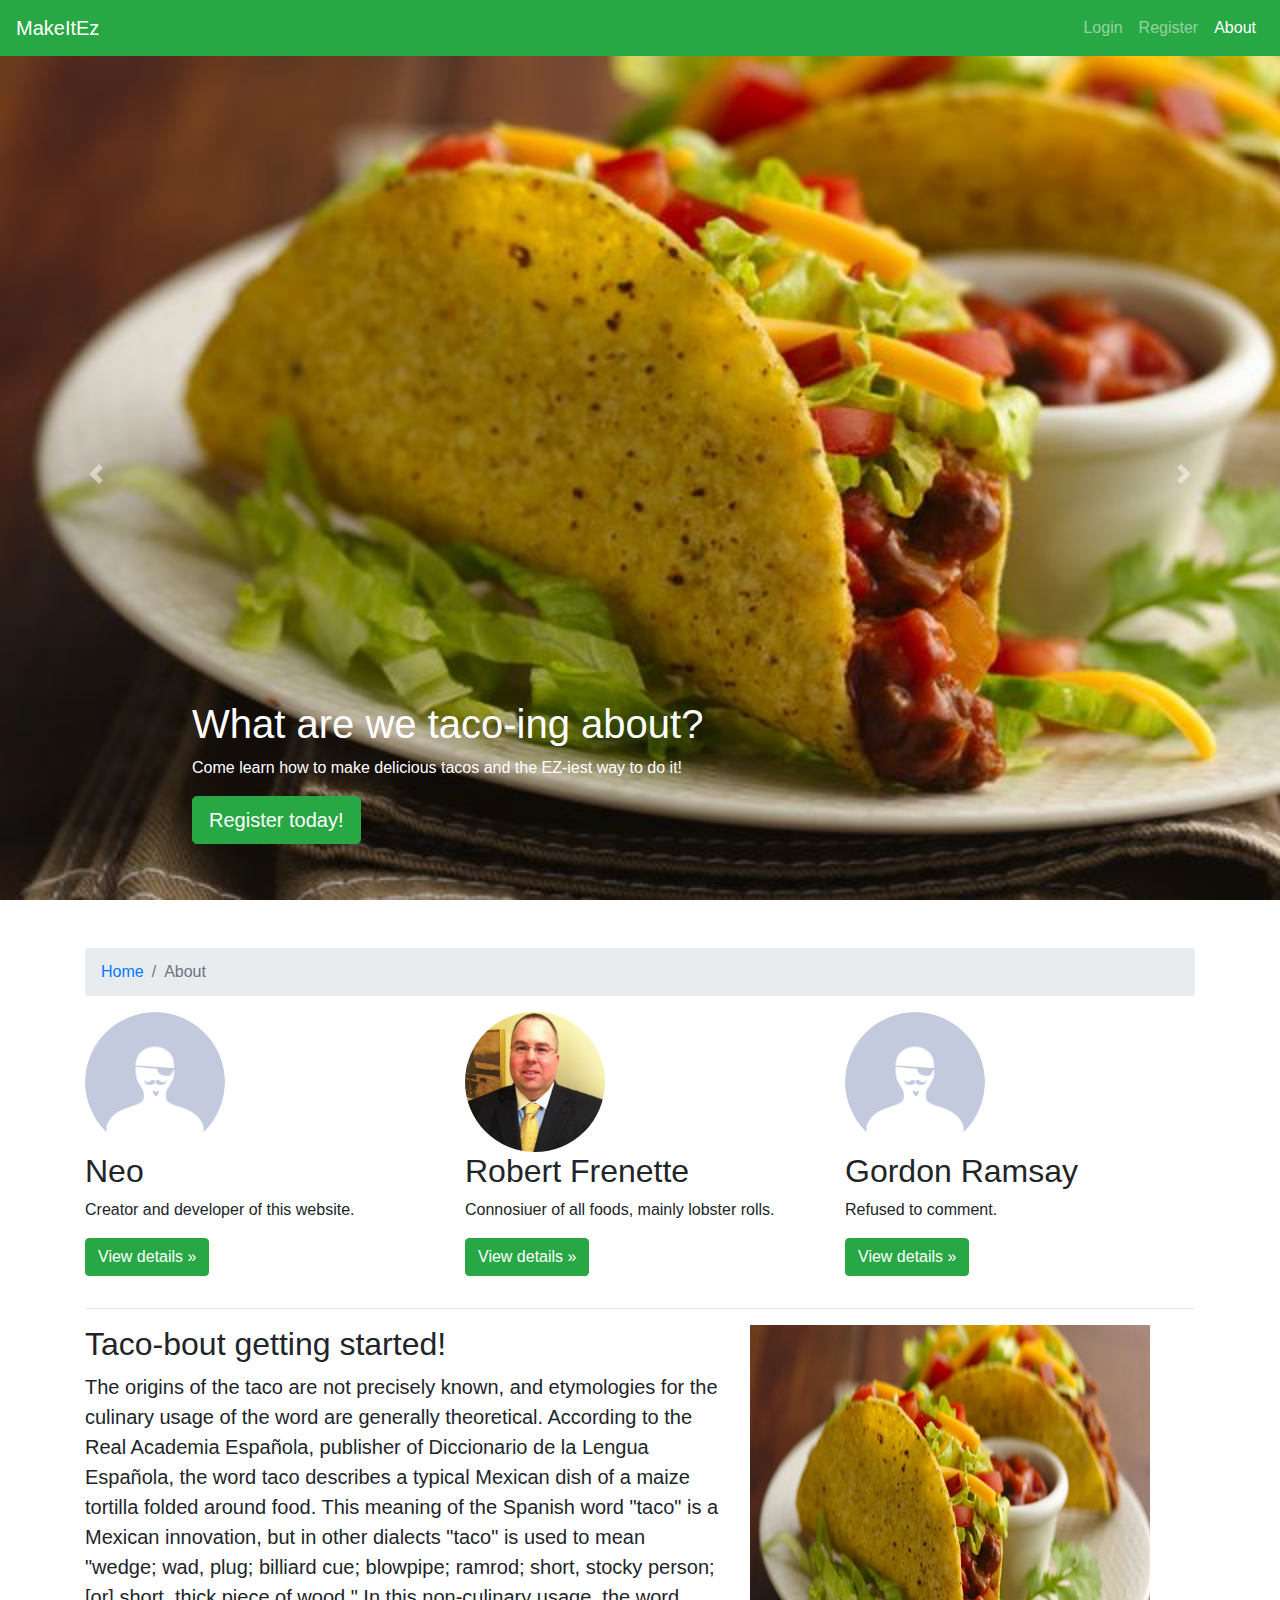
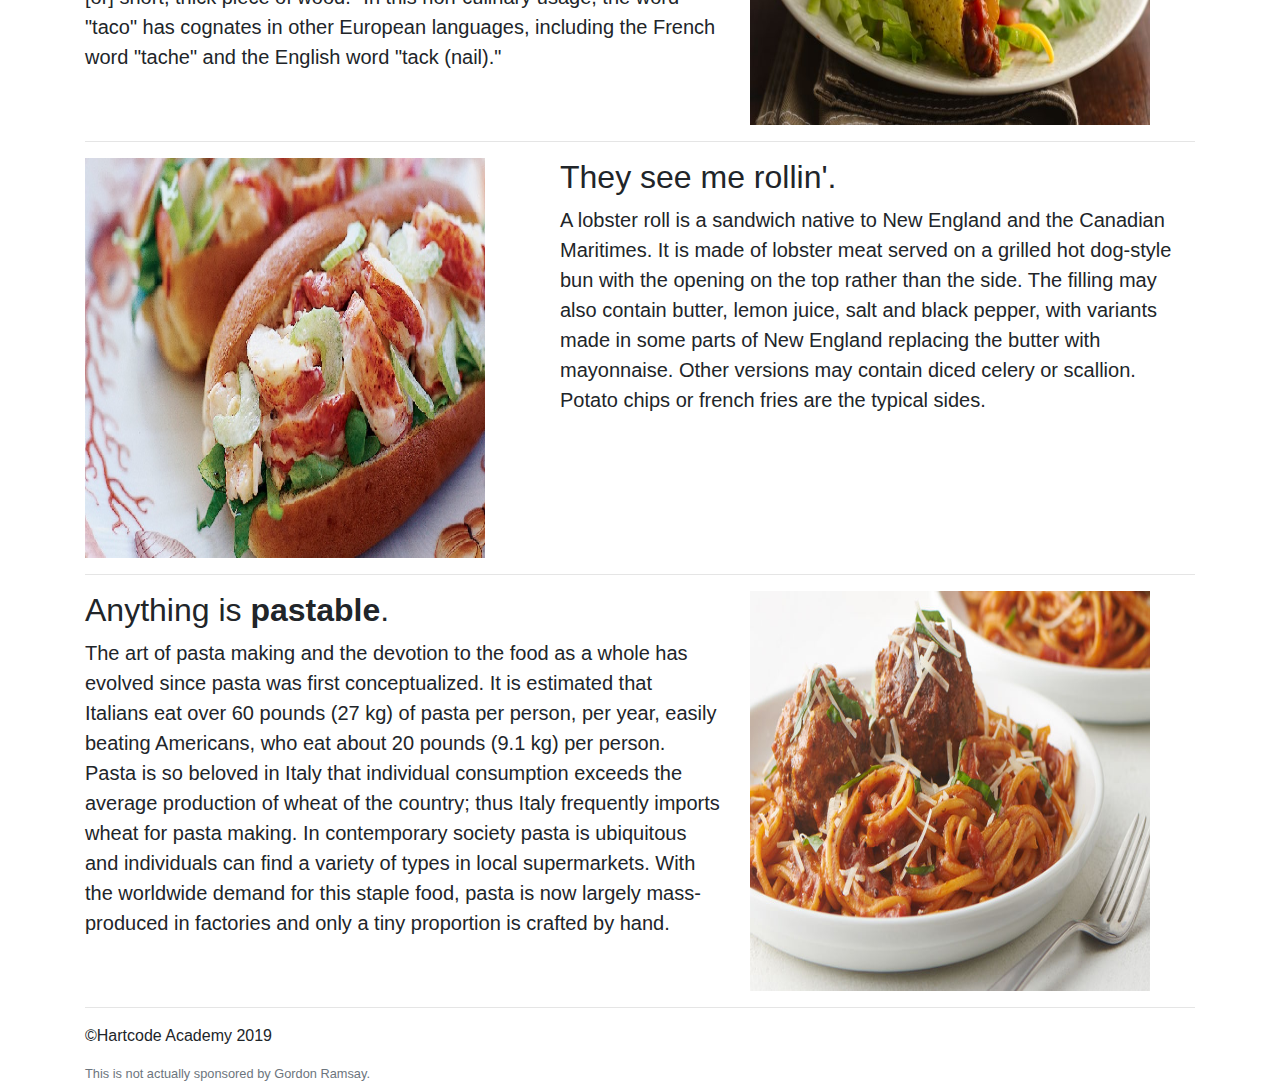
==== about.html @ 4ae12259 "Added about.html and images" ====
<!doctype html>
<html lang="en">
  <head>
    <!-- Required meta tags -->
    <meta charset="utf-8">
    <meta name="viewport" content="width=device-width, initial-scale=1, shrink-to-fit=no">
    <link rel="stylesheet" type="text/css" href="css/styles.css" />

    <!-- Bootstrap CSS -->
    <link rel="stylesheet" href="https://stackpath.bootstrapcdn.com/bootstrap/4.3.1/css/bootstrap.min.css" integrity="sha384-ggOyR0iXCbMQv3Xipma34MD+dH/1fQ784/j6cY/iJTQUOhcWr7x9JvoRxT2MZw1T" crossorigin="anonymous">
    
    <!-- Font Awesome -->
    <link rel="stylesheet" href="https://use.fontawesome.com/releases/v5.6.3/css/all.css" integrity="sha384-UHRtZLI+pbxtHCWp1t77Bi1L4ZtiqrqD80Kn4Z8NTSRyMA2Fd33n5dQ8lWUE00s/" crossorigin="anonymous">

    <title>MakeItEz</title>
  </head>

  <body>
    <nav class="navbar navbar-expand-md navbar-dark fixed-top bg-success">
      <a class="navbar-brand" href="index.html">MakeItEz</a>
      <button class="navbar-toggler" type="button" data-toggle="collapse" data-target="#navbarsExampleDefault" aria-controls="navbarsExampleDefault" aria-expanded="false" aria-label="Toggle navigation">
        <span class="navbar-toggler-icon"></span>
      </button> 

      <!-- Nav Login, Registration, About -->
      <div class="collapse navbar-collapse" id="navbarsExampleDefault">
        <ul class="navbar-nav ml-auto">
          <li class="nav-item">
            <a class="nav-link" href="login.html">Login</a>
          </li>
          <li class="nav-item">
            <a class="nav-link" href="register.html">Register</a>
          </li>
          <li class="nav-item">
            <a class="nav-link active" href="#">About</a>
          </li>
        </ul>
      </div>
    </nav>

    <main>
      <!-- Carousel Start -->
      <div id="myCarousel" class="carousel slide pb-5" data-ride="carousel">
        <ol class="carousel-indicators">
          <li data-target="#myCarousel" data-slide-to="0" class="active"></li>
          <li data-target="#myCarousel" data-slide-to="1"></li>
          <li data-target="#myCarousel" data-slide-to="2"></li>
        </ol>

        <!-- Image Slides -->
        <div class="carousel-inner">
          <div class="carousel-item active">
            <img class="d-block align-items-center justify-content-center min-vh-100" src="img/tacos.jpg" alt="First slide">
            <div class="container">
              <div class="carousel-caption text-left">
                <h1>What are we taco-ing about?</h1>
                <p>Come learn how to make delicious tacos and the EZ-iest way to do it!</p>
                <p><a class="btn btn-lg btn-success" href="register.html" role="button">Register today!</a></p>
              </div>
            </div>
          </div>

          <div class="carousel-item">
            <img class="d-block align-items-center justify-content-center min-vh-100" src="img/lobster.jpg" alt="Second slide">
            <div class="container">
              <div class="carousel-caption">
                <h1>It's how we roll.</h1>
                <p>You can talk the talk, but can you roll the roll?</p>
                <p><a class="btn btn-lg btn-success" href="login.html" role="button">Get rolling</a></p>
              </div>
            </div>
          </div>

          <div class="carousel-item">
            <img class="d-block align-items-center justify-content-center min-vh-100" src="img/spaghetti.jpg" alt="Third slide">
            <div class="container">
              <div class="carousel-caption text-right">
                <h1>Copy, Pasta.</h1>
                <p>Almost as simple as copying our steps and pasting it to your plate, almost.</p>
                <p><a class="btn btn-lg btn-success" href="#" role="button">Copy that</a></p>
              </div>
            </div>
          </div>
        </div>

        <!-- Controls for prev and next -->
        <a class="carousel-control-prev" href="#myCarousel" role="button" data-slide="prev">
          <span class="carousel-control-prev-icon" aria-hidden="true"></span>
          <span class="sr-only">Previous</span>
        </a>
        <a class="carousel-control-next" href="#myCarousel" role="button" data-slide="next">
          <span class="carousel-control-next-icon" aria-hidden="true"></span>
          <span class="sr-only">Next</span>
        </a>
      </div>
      <!-- Carousel End -->
    
      <div class="container">
        <nav aria-label="breadcrumb">
          <ol class="breadcrumb">
            <li class="breadcrumb-item"><a href="index.html">Home</a></li>
            <li class="breadcrumb-item active" aria-current="page">About</li>
          </ol>
        </nav>
      </div>

      <div class="container">
        <!-- Three columns of text below the carousel -->
        <div class="row">
          <div class="col-lg-4">
            <img class="rounded-circle" width="140" height="140" src="img/default.png" alt="First about">
            <h2>Neo</h2>
            <p>Creator and developer of this website.</p>
            <p><a class="btn btn-success" href="#" role="button">View details &raquo;</a></p>
          </div>

          <div class="col-lg-4">
            <img class="rounded-circle" width="140" height="140" src="img/rob.png" alt="Second about">
            <h2>Robert Frenette</h2>
            <p>Connosiuer of all foods, mainly lobster rolls.</p>
            <p><a class="btn btn-success" href="#" role="button">View details &raquo;</a></p>
          </div>

          <div class="col-lg-4">
            <img class="rounded-circle" width="140" height="140" src="img/default.png" alt="Third about">
            <h2>Gordon Ramsay</h2>
            <p>Refused to comment.</p>
            <p><a class="btn btn-success" href="#" role="button">View details &raquo;</a></p>
          </div>
        </div>
        
        <!-- About section, each having a space -->
        <hr class="featurette-divider">

        <div class="row featurette">
          <div class="col-md-7">
            <h2 class="featurette-heading">Taco-bout getting started!</h2>
            <p class="lead">The origins of the taco are not precisely known, and etymologies for the culinary usage of the word are generally theoretical. According to the Real Academia Española, publisher of Diccionario de la Lengua Española, the word taco describes a typical Mexican dish of a maize tortilla folded around food. This meaning of the Spanish word "taco" is a Mexican innovation, but in other dialects "taco" is used to mean "wedge; wad, plug; billiard cue; blowpipe; ramrod; short, stocky person; [or] short, thick piece of wood." In this non-culinary usage, the word "taco" has cognates in other European languages, including the French word "tache" and the English word "tack (nail)."</p>
          </div>
          <div class="col-md-5">
            <img class="featurette-image" width="400" height="400" src="img/tacos.jpg" alt="taco image">
          </div>
        </div>
        <hr class="featurette-divider">
    
        <div class="row featurette">
          <div class="col-md-7 order-md-2">
            <h2 class="featurette-heading">They see me rollin'.</h2>
            <p class="lead">A lobster roll is a sandwich native to New England and the Canadian Maritimes. It is made of lobster meat served on a grilled hot dog-style bun with the opening on the top rather than the side. The filling may also contain butter, lemon juice, salt and black pepper, with variants made in some parts of New England replacing the butter with mayonnaise. Other versions may contain diced celery or scallion. Potato chips or french fries are the typical sides.</p>
          </div>
          <div class="col-md-5 order-md-1">
            <img class="featurette-image" width="400" height="400" src="img/lobster.jpg" alt="lobster image">
          </div>
        </div>
        <hr class="featurette-divider">
    
        <div class="row featurette">
          <div class="col-md-7">
            <h2 class="featurette-heading">Anything is <b>pastable</b>.</h2>
            <p class="lead">The art of pasta making and the devotion to the food as a whole has evolved since pasta was first conceptualized. It is estimated that Italians eat over 60 pounds (27 kg) of pasta per person, per year, easily beating Americans, who eat about 20 pounds (9.1 kg) per person. Pasta is so beloved in Italy that individual consumption exceeds the average production of wheat of the country; thus Italy frequently imports wheat for pasta making. In contemporary society pasta is ubiquitous and individuals can find a variety of types in local supermarkets. With the worldwide demand for this staple food, pasta is now largely mass-produced in factories and only a tiny proportion is crafted by hand.</p>
          </div>
          <div class="col-md-5">
            <img class="featurette-image" width="400" height="400" src="img/spaghetti.jpg" alt="spaghetti image">
          </div>
        </div>
        <hr class="featurette-divider">
      </div>
    </main>
    
    <footer class="container">
      <p>&copy;Hartcode Academy 2019</p>
      <small class="form-text text-muted">This is not actually sponsored by Gordon Ramsay.</small>
	</footer>  

    <!-- Optional JavaScript -->
    <!-- jQuery first, then Popper.js, then Bootstrap JS -->
    <script src="https://code.jquery.com/jquery-3.3.1.slim.min.js" integrity="sha384-q8i/X+965DzO0rT7abK41JStQIAqVgRVzpbzo5smXKp4YfRvH+8abtTE1Pi6jizo" crossorigin="anonymous"></script>
    <script src="https://cdnjs.cloudflare.com/ajax/libs/popper.js/1.14.7/umd/popper.min.js" integrity="sha384-UO2eT0CpHqdSJQ6hJty5KVphtPhzWj9WO1clHTMGa3JDZwrnQq4sF86dIHNDz0W1" crossorigin="anonymous"></script>
    <script src="https://stackpath.bootstrapcdn.com/bootstrap/4.3.1/js/bootstrap.min.js" integrity="sha384-JjSmVgyd0p3pXB1rRibZUAYoIIy6OrQ6VrjIEaFf/nJGzIxFDsf4x0xIM+B07jRM" crossorigin="anonymous"></script>
  </body>
</html>
---- css/styles.css ----
.jumbotron {
    background-image: url("../img/background.jpg");
    background-size: cover !important;
}

.white {
    color: #ffffff;
}

.signUp {
    font-size: .75rem;
}

.lettuce {
    position: absolute;
    margin: 0 600px;
}

/* Extra small devices (phones, 600px and down) */
@media only screen and (max-width: 600px) {
    h1 {
        padding-top: 20px;
    }
    .logo{
        display: none;
    }
} 

/* Small devices (portrait tablets and large phones, 600px and up) */
@media only screen and (min-width: 600px){
    .lettuce {
        display: none;
    }
} 

/* Medium devices (landscape tablets, 768px and up) */
@media only screen and (min-width: 768px) {
    .lettuce {
        display: initial;
    }
} 

/* Large devices (laptops/desktops, 992px and up) */
@media only screen and (min-width: 992px) {
    .lettuce {
        display: initial;
    }
} 

/* Extra large devices (large laptops and desktops, 1200px and up) */
@media only screen and (min-width: 1200px) {
    .lettuce {
        display: initial;
    }
}
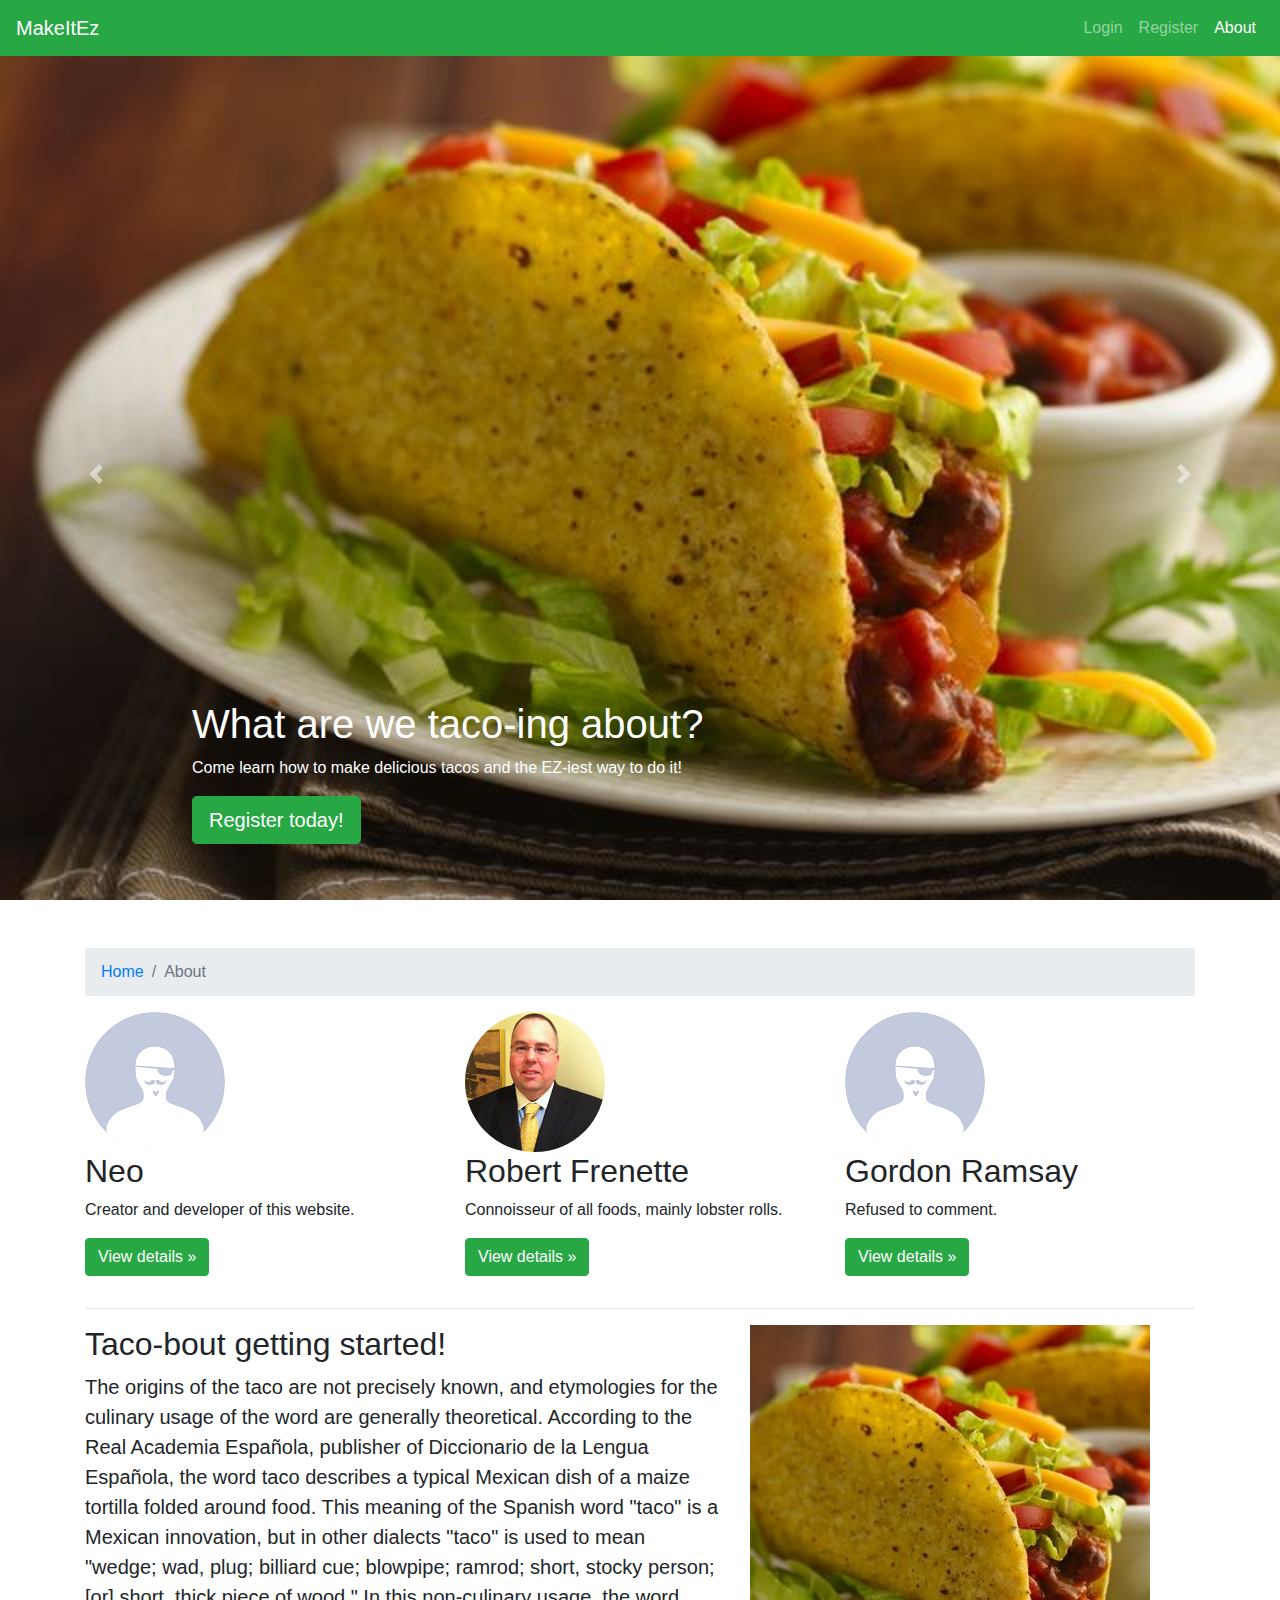
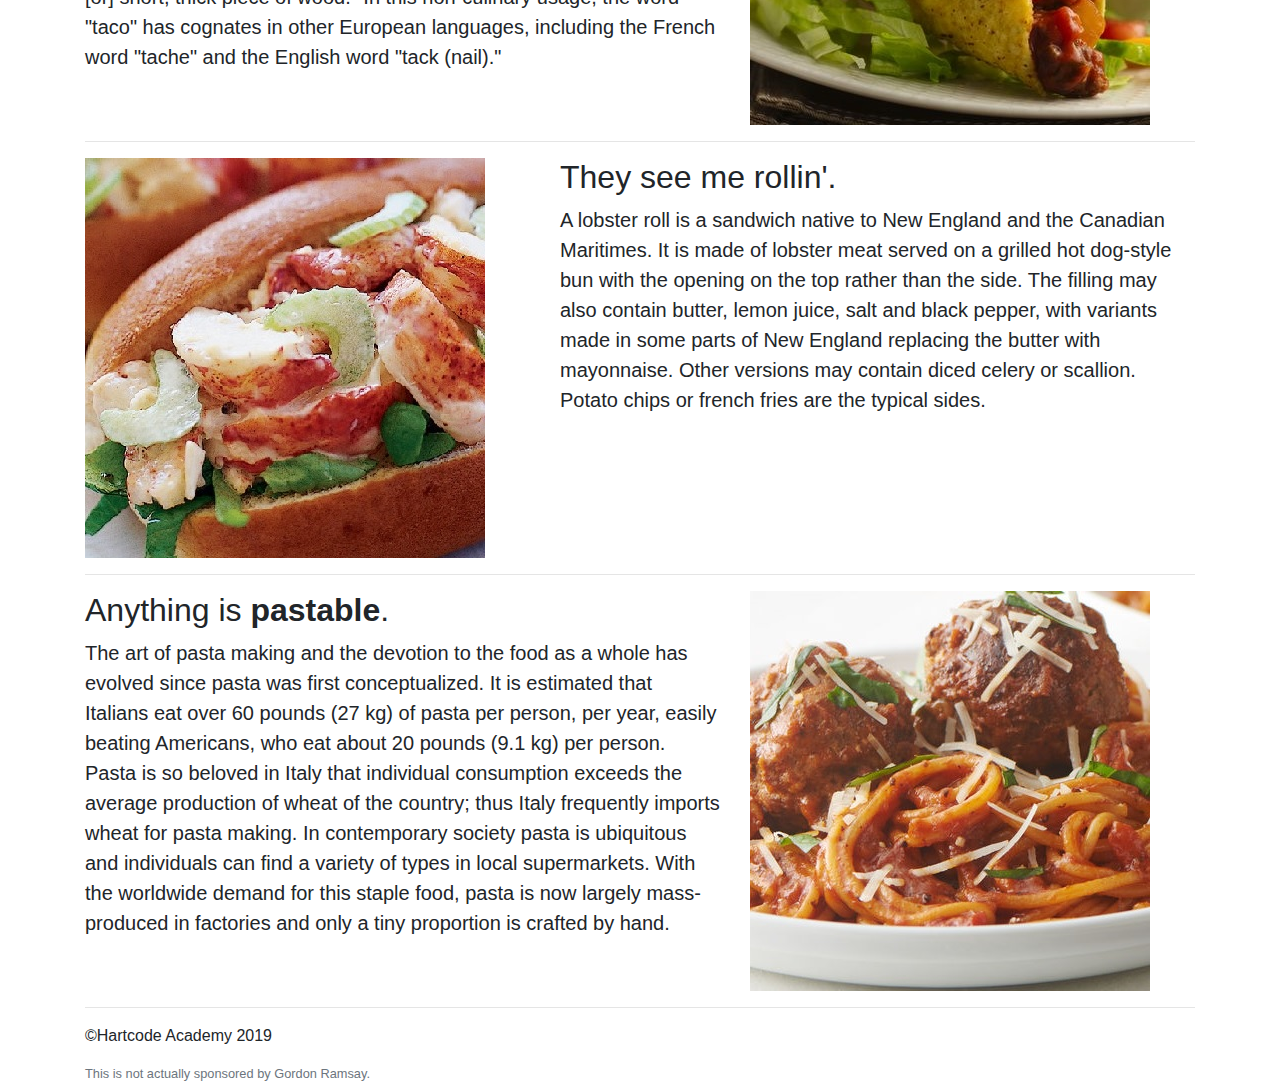
==== commit 0816ec8b: "Edited image files beacause Rob" ====
--- a/about.html
+++ b/about.html
@@ -4,14 +4,14 @@
     <!-- Required meta tags -->
     <meta charset="utf-8">
     <meta name="viewport" content="width=device-width, initial-scale=1, shrink-to-fit=no">
-    <link rel="stylesheet" type="text/css" href="css/styles.css" />
 
     <!-- Bootstrap CSS -->
     <link rel="stylesheet" href="https://stackpath.bootstrapcdn.com/bootstrap/4.3.1/css/bootstrap.min.css" integrity="sha384-ggOyR0iXCbMQv3Xipma34MD+dH/1fQ784/j6cY/iJTQUOhcWr7x9JvoRxT2MZw1T" crossorigin="anonymous">
     
     <!-- Font Awesome -->
     <link rel="stylesheet" href="https://use.fontawesome.com/releases/v5.6.3/css/all.css" integrity="sha384-UHRtZLI+pbxtHCWp1t77Bi1L4ZtiqrqD80Kn4Z8NTSRyMA2Fd33n5dQ8lWUE00s/" crossorigin="anonymous">
-
+    
+    <link rel="stylesheet" type="text/css" href="css/styles.css" />
     <title>MakeItEz</title>
   </head>
 
@@ -108,21 +108,21 @@
         <!-- Three columns of text below the carousel -->
         <div class="row">
           <div class="col-lg-4">
-            <img class="rounded-circle" width="140" height="140" src="img/default.png" alt="First about">
+            <img class="rounded-circle" src="img/default.png" alt="First about">
             <h2>Neo</h2>
             <p>Creator and developer of this website.</p>
             <p><a class="btn btn-success" href="#" role="button">View details &raquo;</a></p>
           </div>
 
           <div class="col-lg-4">
-            <img class="rounded-circle" width="140" height="140" src="img/rob.png" alt="Second about">
+            <img class="rounded-circle" src="img/rob.png" alt="Second about">
             <h2>Robert Frenette</h2>
-            <p>Connosiuer of all foods, mainly lobster rolls.</p>
+            <p>Connoisseur of all foods, mainly lobster rolls.</p>
             <p><a class="btn btn-success" href="#" role="button">View details &raquo;</a></p>
           </div>
 
           <div class="col-lg-4">
-            <img class="rounded-circle" width="140" height="140" src="img/default.png" alt="Third about">
+            <img class="rounded-circle" src="img/default.png" alt="Third about">
             <h2>Gordon Ramsay</h2>
             <p>Refused to comment.</p>
             <p><a class="btn btn-success" href="#" role="button">View details &raquo;</a></p>
@@ -138,7 +138,7 @@
             <p class="lead">The origins of the taco are not precisely known, and etymologies for the culinary usage of the word are generally theoretical. According to the Real Academia Española, publisher of Diccionario de la Lengua Española, the word taco describes a typical Mexican dish of a maize tortilla folded around food. This meaning of the Spanish word "taco" is a Mexican innovation, but in other dialects "taco" is used to mean "wedge; wad, plug; billiard cue; blowpipe; ramrod; short, stocky person; [or] short, thick piece of wood." In this non-culinary usage, the word "taco" has cognates in other European languages, including the French word "tache" and the English word "tack (nail)."</p>
           </div>
           <div class="col-md-5">
-            <img class="featurette-image" width="400" height="400" src="img/tacos.jpg" alt="taco image">
+            <img class="featurette-image" src="img/tacos_md.jpg" alt="taco image">
           </div>
         </div>
         <hr class="featurette-divider">
@@ -149,7 +149,7 @@
             <p class="lead">A lobster roll is a sandwich native to New England and the Canadian Maritimes. It is made of lobster meat served on a grilled hot dog-style bun with the opening on the top rather than the side. The filling may also contain butter, lemon juice, salt and black pepper, with variants made in some parts of New England replacing the butter with mayonnaise. Other versions may contain diced celery or scallion. Potato chips or french fries are the typical sides.</p>
           </div>
           <div class="col-md-5 order-md-1">
-            <img class="featurette-image" width="400" height="400" src="img/lobster.jpg" alt="lobster image">
+            <img class="featurette-image" src="img/lobster_md.jpg" alt="lobster image">
           </div>
         </div>
         <hr class="featurette-divider">
@@ -160,7 +160,7 @@
             <p class="lead">The art of pasta making and the devotion to the food as a whole has evolved since pasta was first conceptualized. It is estimated that Italians eat over 60 pounds (27 kg) of pasta per person, per year, easily beating Americans, who eat about 20 pounds (9.1 kg) per person. Pasta is so beloved in Italy that individual consumption exceeds the average production of wheat of the country; thus Italy frequently imports wheat for pasta making. In contemporary society pasta is ubiquitous and individuals can find a variety of types in local supermarkets. With the worldwide demand for this staple food, pasta is now largely mass-produced in factories and only a tiny proportion is crafted by hand.</p>
           </div>
           <div class="col-md-5">
-            <img class="featurette-image" width="400" height="400" src="img/spaghetti.jpg" alt="spaghetti image">
+            <img class="featurette-image" src="img/spaghetti_md.jpg" alt="spaghetti image">
           </div>
         </div>
         <hr class="featurette-divider">
--- a/css/styles.css
+++ b/css/styles.css
@@ -1,6 +1,15 @@
-.jumbotron {
+.landing-bg {
     background-image: url("../img/background.jpg");
-    background-size: cover !important;
+    background-size: cover;
+    background-position: center;
+    height: 400px;
+}
+
+.trending-bg {
+    background-image: url("../img/trending.jpg");
+    background-size: cover;
+    background-position: center;
+    height: 400px;
 }
 
 .white {
@@ -14,6 +23,11 @@
 .lettuce {
     position: absolute;
     margin: 0 600px;
+}
+
+.search {
+    float: left;
+    clear: both;
 }
 
 /* Extra small devices (phones, 600px and down) */
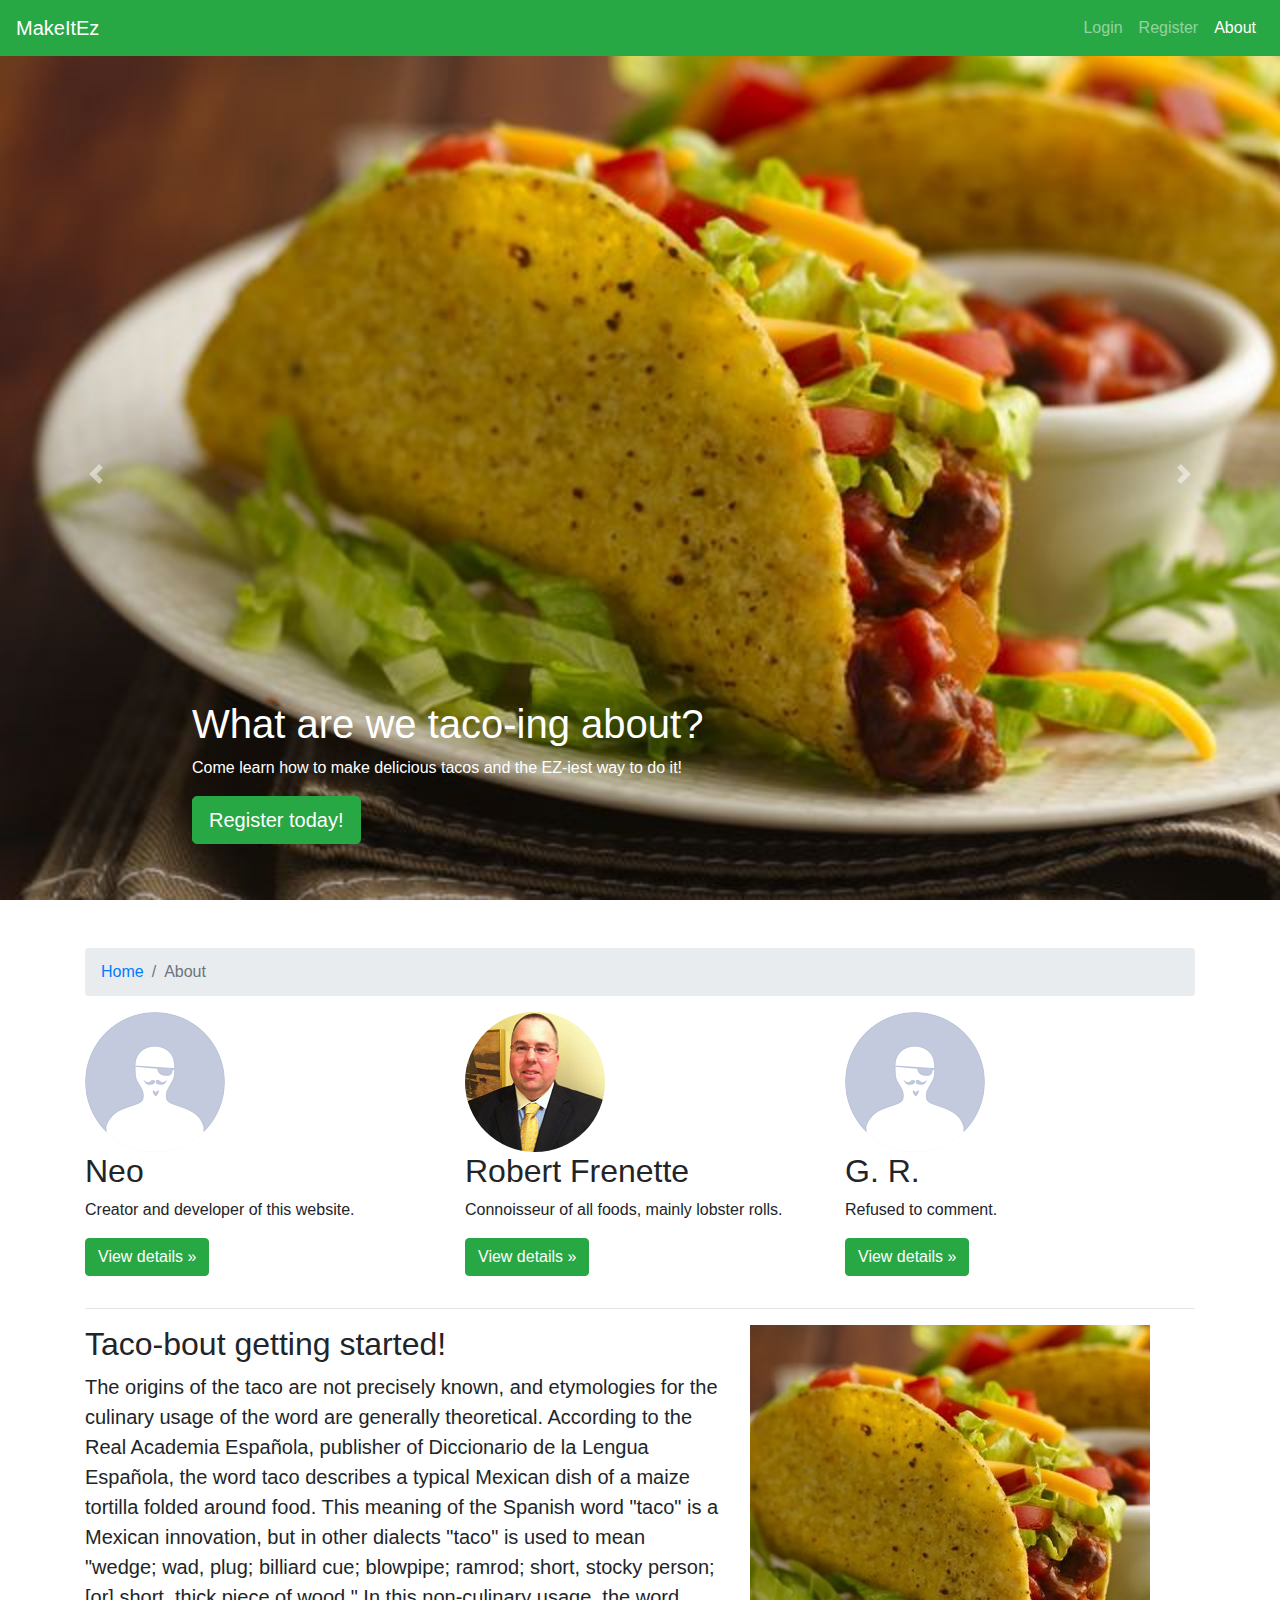
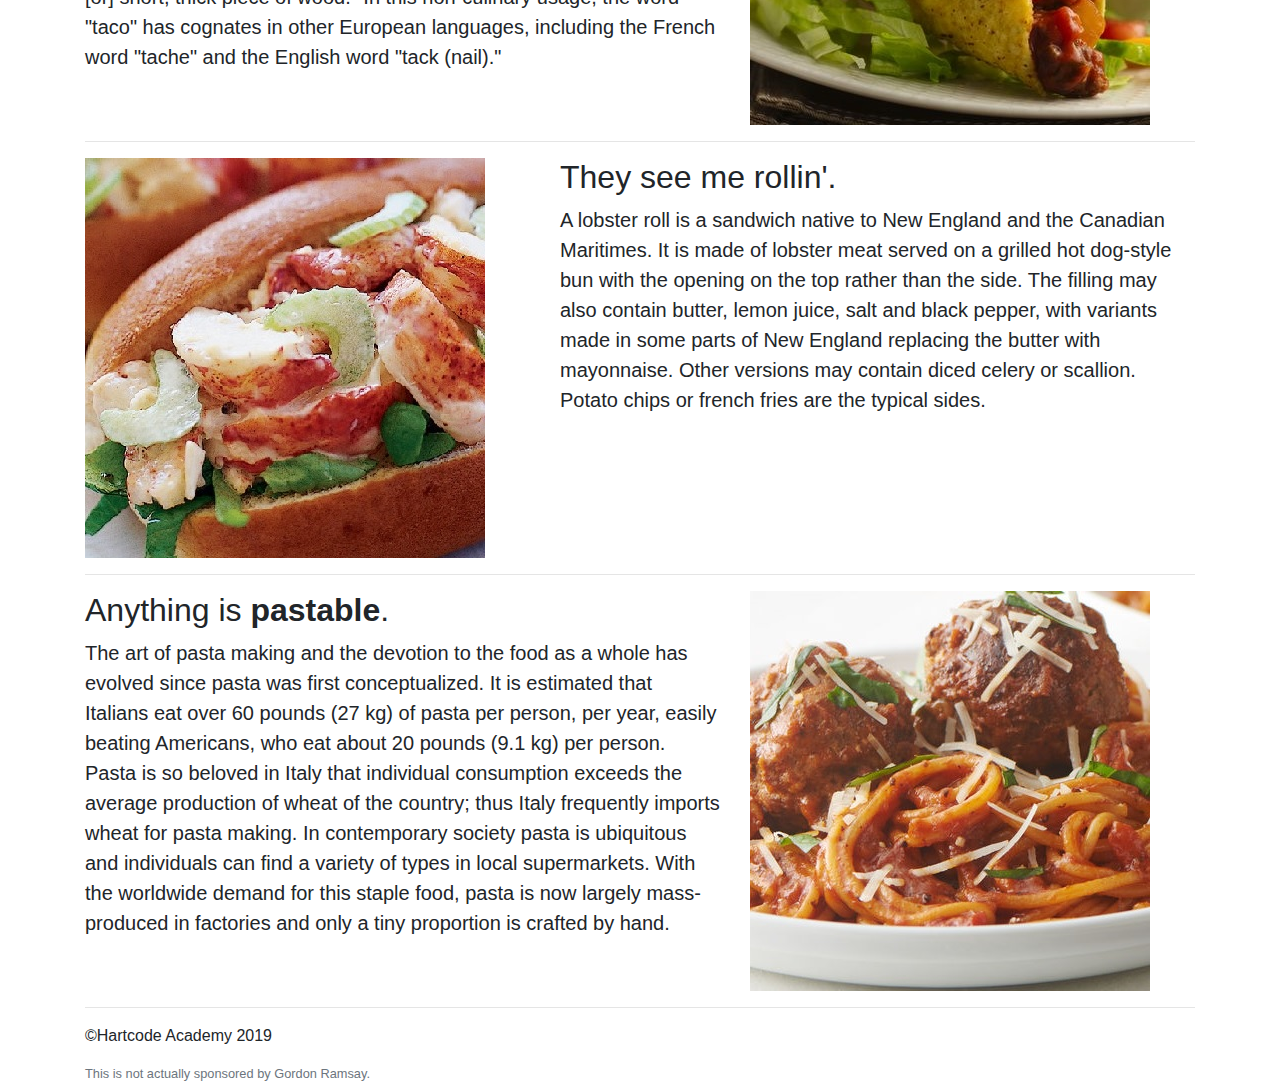
==== commit a798f737: "Tightened more code/responsivness" ====
--- a/about.html
+++ b/about.html
@@ -7,9 +7,6 @@
 
     <!-- Bootstrap CSS -->
     <link rel="stylesheet" href="https://stackpath.bootstrapcdn.com/bootstrap/4.3.1/css/bootstrap.min.css" integrity="sha384-ggOyR0iXCbMQv3Xipma34MD+dH/1fQ784/j6cY/iJTQUOhcWr7x9JvoRxT2MZw1T" crossorigin="anonymous">
-    
-    <!-- Font Awesome -->
-    <link rel="stylesheet" href="https://use.fontawesome.com/releases/v5.6.3/css/all.css" integrity="sha384-UHRtZLI+pbxtHCWp1t77Bi1L4ZtiqrqD80Kn4Z8NTSRyMA2Fd33n5dQ8lWUE00s/" crossorigin="anonymous">
     
     <link rel="stylesheet" type="text/css" href="css/styles.css" />
     <title>MakeItEz</title>
@@ -104,8 +101,8 @@
         </nav>
       </div>
 
+      <!-- Three columns of text below the carousel -->
       <div class="container">
-        <!-- Three columns of text below the carousel -->
         <div class="row">
           <div class="col-lg-4">
             <img class="rounded-circle" src="img/default.png" alt="First about">
@@ -123,7 +120,7 @@
 
           <div class="col-lg-4">
             <img class="rounded-circle" src="img/default.png" alt="Third about">
-            <h2>Gordon Ramsay</h2>
+            <h2>G. R.</h2>
             <p>Refused to comment.</p>
             <p><a class="btn btn-success" href="#" role="button">View details &raquo;</a></p>
           </div>
--- a/css/styles.css
+++ b/css/styles.css
@@ -6,10 +6,8 @@
 }
 
 .trending-bg {
-    background-image: url("../img/trending.jpg");
     background-size: cover;
     background-position: center;
-    height: 400px;
 }
 
 .white {
@@ -25,9 +23,15 @@
     margin: 0 600px;
 }
 
-.search {
+.searchImg {
     float: left;
     clear: both;
+    width: 150px;
+    height: 150px;
+}
+
+#recipeImg {
+    float: left;
 }
 
 /* Extra small devices (phones, 600px and down) */
@@ -35,35 +39,55 @@
     h1 {
         padding-top: 20px;
     }
-    .logo{
+    .logo, .searchImg, .featurette-image {
         display: none;
+    }
+    .trending-bg{
+        background-image: url("../img/trending_md.jpg");
+        height: 300px;
     }
 } 
 
 /* Small devices (portrait tablets and large phones, 600px and up) */
 @media only screen and (min-width: 600px){
-    .lettuce {
+    .lettuce, .searchImg, .featurette-image {
         display: none;
+    }
+    .trending-bg{
+        background-image: url("../img/trending_md.jpg");
+        height: 300px;
     }
 } 
 
 /* Medium devices (landscape tablets, 768px and up) */
 @media only screen and (min-width: 768px) {
-    .lettuce {
+    .lettuce, .searchImg, .featurette-image {
         display: initial;
+    }
+    .trending-bg{
+        background-image: url("../img/trending.jpg");
+        height: 400px;
     }
 } 
 
 /* Large devices (laptops/desktops, 992px and up) */
 @media only screen and (min-width: 992px) {
-    .lettuce {
+    .lettuce, .searchImg, .featurette-image {
         display: initial;
+    }
+    .trending-bg{
+        background-image: url("../img/trending.jpg");
+        height: 400px;
     }
 } 
 
 /* Extra large devices (large laptops and desktops, 1200px and up) */
 @media only screen and (min-width: 1200px) {
-    .lettuce {
+    .lettuce, .searchImg, .featurette-image {
         display: initial;
     }
+    .trending-bg{
+        background-image: url("../img/trending.jpg");
+        height: 400px;
+    }
 } 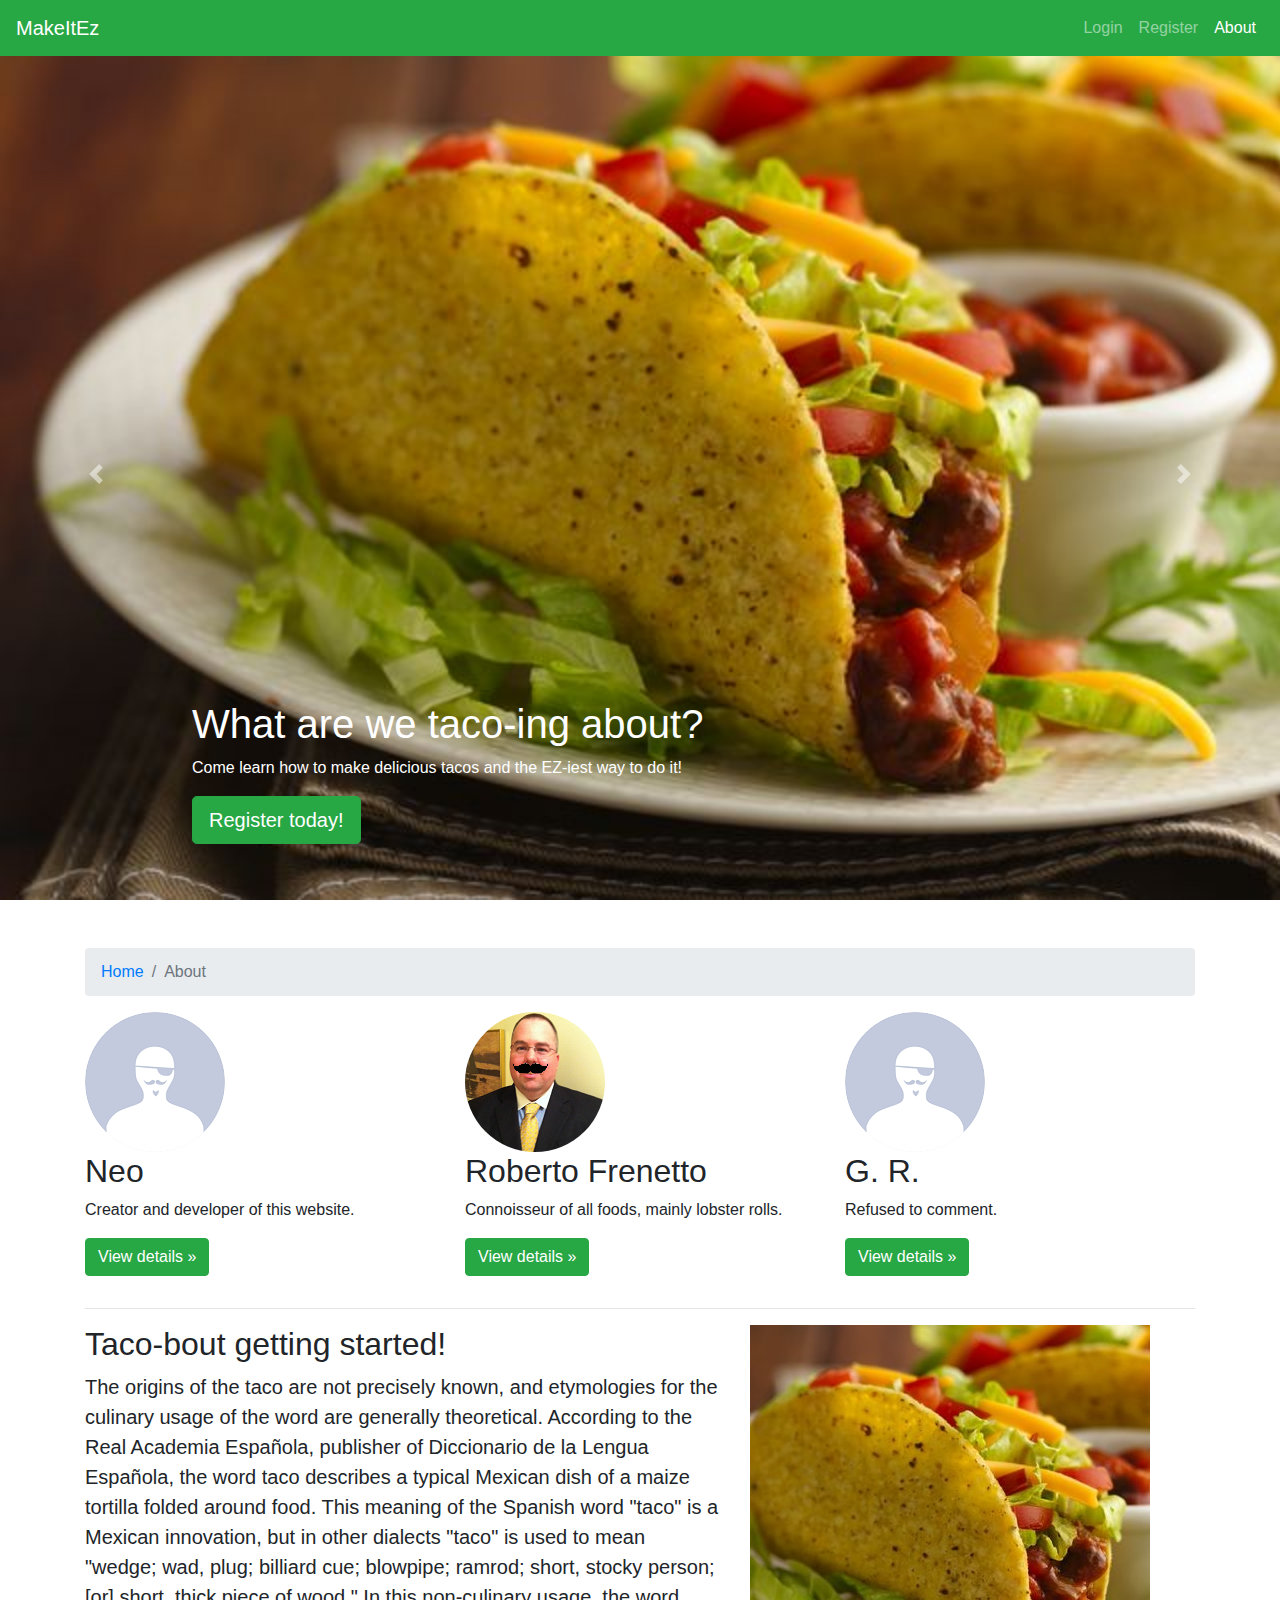
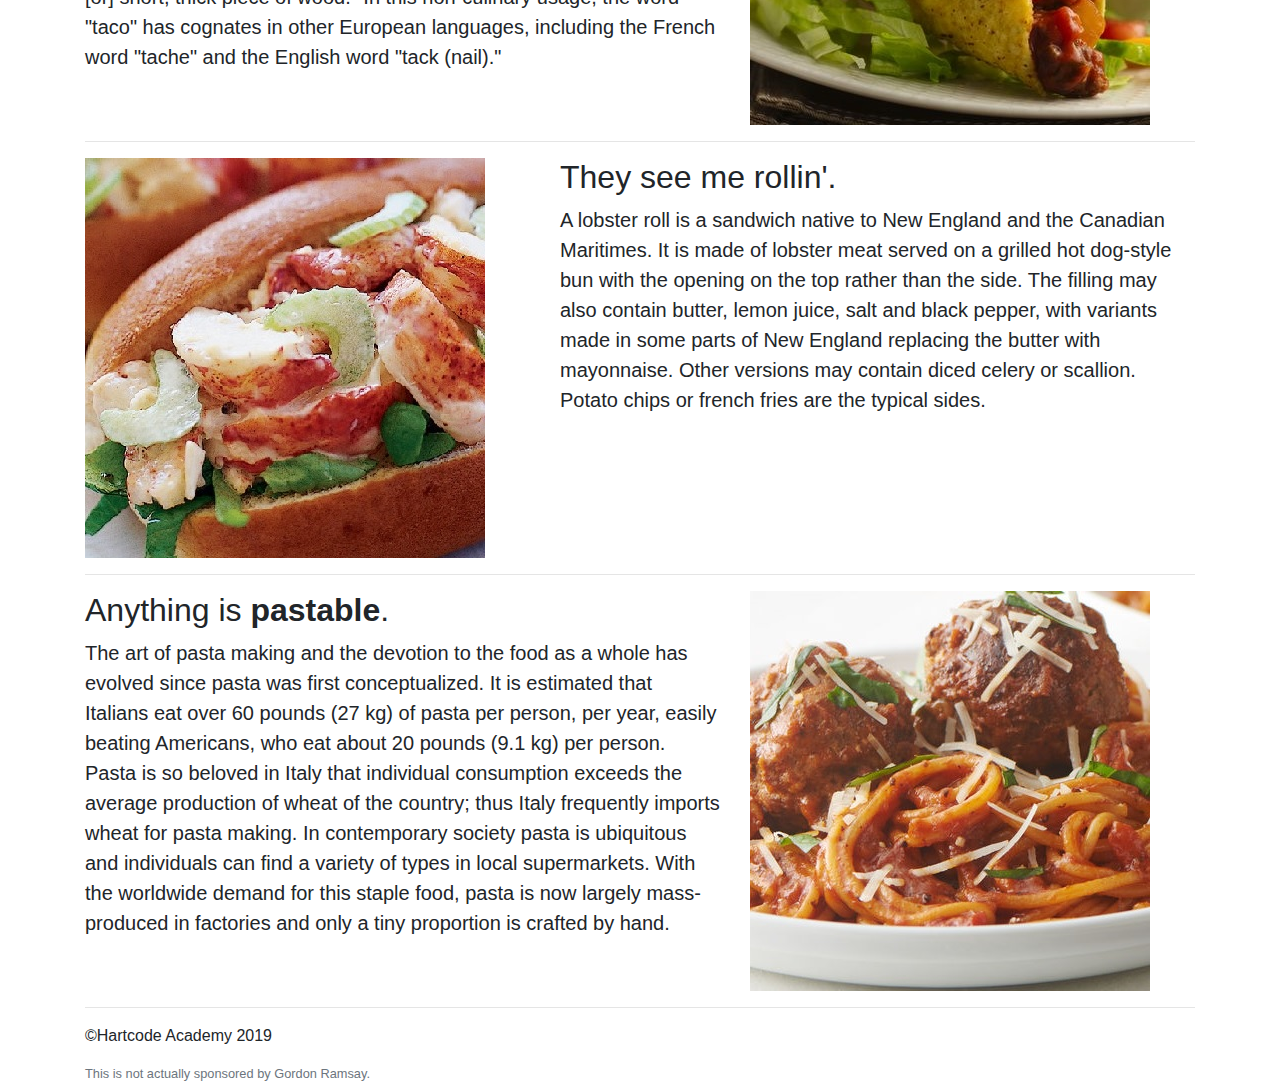
==== commit 6e11807f: "Added secret sauce" ====
--- a/about.html
+++ b/about.html
@@ -113,7 +113,7 @@
 
           <div class="col-lg-4">
             <img class="rounded-circle" src="img/rob.png" alt="Second about">
-            <h2>Robert Frenette</h2>
+            <h2>Roberto Frenetto</h2>
             <p>Connoisseur of all foods, mainly lobster rolls.</p>
             <p><a class="btn btn-success" href="#" role="button">View details &raquo;</a></p>
           </div>
--- a/css/styles.css
+++ b/css/styles.css
@@ -1,11 +1,4 @@
-.landing-bg {
-    background-image: url("../img/background.jpg");
-    background-size: cover;
-    background-position: center;
-    height: 400px;
-}
-
-.trending-bg {
+.trending-bg, .landing-bg {
     background-size: cover;
     background-position: center;
 }
@@ -30,8 +23,61 @@
     height: 150px;
 }
 
+.searchLink {
+    color: #000000;
+    text-decoration: none !important;
+}
+
+.searchLink:hover {
+    color: #ff0000;
+}
+
 #recipeImg {
     float: left;
+}
+
+blockquote {
+    font-family: Georgia, serif;
+    font-size: 18px;
+    font-style: italic;
+    width: 500px;
+    margin: 0.25em 0;
+    padding: 0.35em 40px;
+    line-height: 1.45;
+    position: relative;
+    color: #383838;
+}
+
+blockquote:before {
+    display: block;
+    padding-left: 10px;
+    content: "\201C";
+    font-size: 80px;
+    position: absolute;
+    left: -20px;
+    top: -20px;
+    color: #00bb22;
+}
+
+blockquote:after {
+    display: block;
+    padding-left: 10px;
+    content: "\201D";
+    font-size: 80px;
+    position: absolute;
+    right: 50px;
+    top: 0px;
+    color: #00bb22;
+}
+
+#passHelp {
+    display: none;
+    color: #ff0000;
+}
+
+#passConfirm {
+    display: none;
+    color: #ff0000;
 }
 
 /* Extra small devices (phones, 600px and down) */
@@ -46,6 +92,10 @@
         background-image: url("../img/trending_md.jpg");
         height: 300px;
     }
+    .landing-bg {
+        background-image: url("../img/background_md.jpg");
+        height: 300px;
+    }
 } 
 
 /* Small devices (portrait tablets and large phones, 600px and up) */
@@ -57,6 +107,10 @@
         background-image: url("../img/trending_md.jpg");
         height: 300px;
     }
+    .landing-bg {
+        background-image: url("../img/background_md.jpg");
+        height: 300px;
+    }
 } 
 
 /* Medium devices (landscape tablets, 768px and up) */
@@ -64,8 +118,12 @@
     .lettuce, .searchImg, .featurette-image {
         display: initial;
     }
-    .trending-bg{
+    .trending-bg {
         background-image: url("../img/trending.jpg");
+        height: 400px;
+    }
+    .landing-bg {
+        background-image: url("../img/background.jpg");
         height: 400px;
     }
 } 
@@ -79,6 +137,10 @@
         background-image: url("../img/trending.jpg");
         height: 400px;
     }
+    .landing-bg {
+        background-image: url("../img/background.jpg");
+        height: 400px;
+    }
 } 
 
 /* Extra large devices (large laptops and desktops, 1200px and up) */
@@ -90,4 +152,8 @@
         background-image: url("../img/trending.jpg");
         height: 400px;
     }
+    .landing-bg {
+        background-image: url("../img/background.jpg");
+        height: 400px;
+    }
 } 